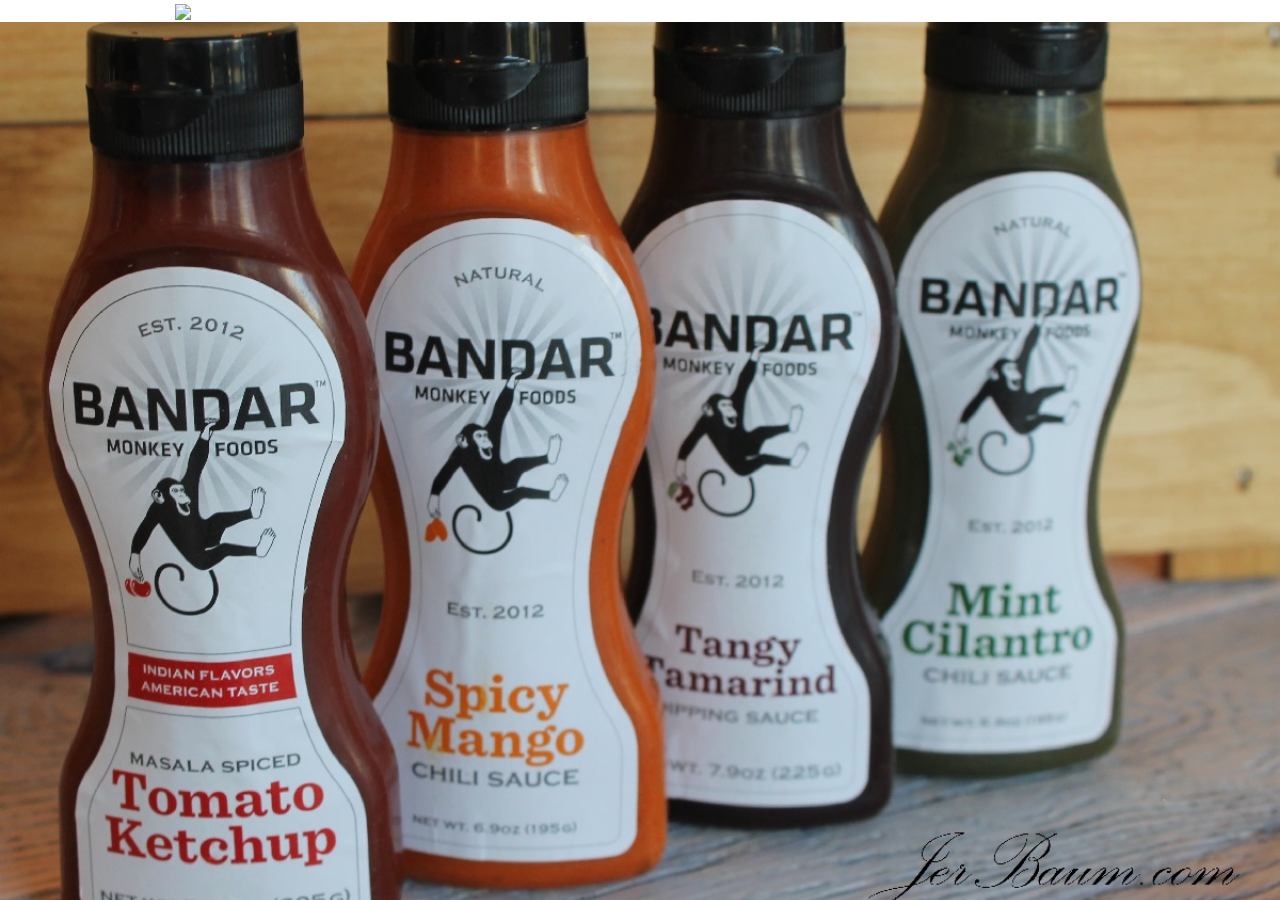
==== index.html @ a7cc932f "Background image" ====
<!DOCTYPE html>
<html lang="en">
	<head>
		<meta charset="utf-8">

		<title>Example</title>

		<link href="amazium.css" rel="stylesheet">

		<link href="general.css" rel="stylesheet">
	</head>

	<body>
		<div class="header">
			<div class="grid-8 grid-12-tablet">
				<!--<img id="backgroundImage" src="Images/background.jpg">-->
				<div id="iconContainer">
					<img id="icon" src="images/logo.png">
				</div>
			</div>
		</div>
	</body>
</html>
---- amazium.css ----
@charset "UTF-8";.media,.txt--truncate,code{overflow:hidden}hr,pre,pre code{width:100%}a,body{color:#333}pre,table{table-layout:fixed}.overall,figure,td{top:0;left:0}td:empty,thead{display:none}.txt-left,caption,code,hr,table,thead{text-align:left}.invisible,td:empty{visibility:hidden}a,a:focus,button:focus,input:focus,select:focus,textarea:focus{outline:0}a,abbr,acronym,address,applet,article,aside,audio,b,big,blockquote,body,canvas,caption,center,cite,code,dd,del,details,dfn,div,dl,dt,em,embed,fieldset,figcaption,figure,footer,form,h1,h2,h3,h4,h5,h6,header,hgroup,html,i,iframe,img,ins,kbd,label,legend,li,mark,menu,nav,object,ol,output,p,pre,q,ruby,s,samp,section,small,span,strike,strong,sub,summary,sup,table,tbody,td,tfoot,th,thead,time,tr,tt,u,ul,var,video{margin:0;padding:0;border:0;font:inherit;vertical-align:baseline;-webkit-box-sizing:border-box;-moz-box-sizing:border-box;box-sizing:border-box}article,aside,details,figcaption,figure,footer,header,hgroup,menu,nav,section{display:block;-webkit-box-sizing:border-box;-moz-box-sizing:border-box;box-sizing:border-box}blockquote,q{quotes:none}blockquote:after,blockquote:before,q:after,q:before{content:'';content:none}html{overflow:-moz-scrollbars-vertical;overflow-y:scroll}body{margin:0;padding:0;background-color:#FFF;font-family:sans-serif;font-size:16px;line-height:22px}.h1,.h2,.h3,.h4,.h5,.h6,h1,h2,h3,h4,h5,h6{margin:0 0 16px;padding:0;color:#333;font-weight:400;position:relative}h1 a,h2 a,h3 a,h4 a,h5 a,h6 a{font-weight:inherit;color:inherit}.txt-bold,b,caption,dt,strong,thead{font-weight:700}.h1,h1{font-size:38px;line-height:40px}.h2,h2{font-size:28px;line-height:30px}.h3,h3{font-size:20px;line-height:22px}.h4,h4{font-size:18px;line-height:20px}.h5,h5{font-size:16px;line-height:18px}.h6,h6{font-size:12px;line-height:14px}p{margin:0 0 20px;padding:0}em{font-style:italic}sub,sup{height:0;line-height:0;vertical-align:baseline;position:relative;font-size:80%}.icon,.inline-btn-group,code,img,td.align-vertical{vertical-align:middle}sup{top:-5px}sub{bottom:-5px}pre{margin:0 0 50px;padding:0;display:table}pre code{padding:20px;overflow:auto}code{margin:0;padding:0 3px;font-family:Consolas,Courier,monospace;font-size:12px;line-height:16px;color:#F1F1F1;display:inline-block;background-color:#111;border:1px solid #111;white-space:pre}abbr[data-original-title],abbr[title]{border-bottom:1px dotted #999;cursor:help}address{margin:26px 0;padding:0;display:block;font-style:normal;line-height:20px}hr{margin:20px 0;padding:0;border:0;border-top:1px solid #D6D6D6;height:1px;display:block}dl,ol,ul{margin:20px 0 30px 20px;display:block}ol ol,ol ul,ul ol,ul ul{margin:10px 0 20px 20px}ol{padding-left:10px}li{margin:0 0 10px;padding:0}ul.circle ul.square,ul.square,ul.square ul{list-style:square}ul.circle,ul.circle ul,ul.square ul.circle{list-style:circle}ul.disc,ul.disc ul{list-style:disc}ul.circle li,ul.disc li,ul.square li{margin:0 0 5px;padding:0;line-height:18px;background:0 0}thead,tr{background-color:#FFF}dl{margin-left:0;padding:0}dt{margin:0}.dl-inline dt,dd{margin:0 0 20px}.dl-inline dt{float:left;width:30%;clear:left}.img-max,.overall,caption,table{width:100%}.dl-inline dd{margin-left:30%}blockquote,figcaption{margin:0;padding:0}figure{margin:56px 0;padding:10px 0 10px 20px;border-left:2px solid #26343E;position:relative}blockquote p{margin:0 0 10px;padding:0;font-style:italic}blockquote a{display:inline-block}figcaption:before{content:'\2014';display:block}figcaption{font-size:14px}figcaption span{padding:0 5px;display:inline-block;background-color:#26343E;color:#FFF;border-radius:3px}a{text-decoration:underline;transition:color .33s cubic-bezier(.33,0,.2,1) 0s,fill .33s cubic-bezier(.33,0,.2,1) 0s,background .33s cubic-bezier(.33,0,.2,1) 0s;-moz-transition:color .33s cubic-bezier(.33,0,.2,1) 0s,fill .33s cubic-bezier(.33,0,.2,1) 0s,background .33s cubic-bezier(.33,0,.2,1) 0s;-webkit-transition:color .33s cubic-bezier(.33,0,.2,1) 0s,fill .33s cubic-bezier(.33,0,.2,1) 0s,background .33s cubic-bezier(.33,0,.2,1) 0s;-o-transition:color .33s cubic-bezier(.33,0,.2,1) 0s,fill .33s cubic-bezier(.33,0,.2,1) 0s,background .33s cubic-bezier(.33,0,.2,1) 0s}a:focus{-moz-outline-style:none}.overall{height:100%;position:absolute;z-index:10;cursor:pointer}img{border:0;-ms-interpolation-mode:bicubic}.img-left{float:left;margin:0 30px 30px 0;border:none}.img-right{float:right;margin:0 0 30px 30px;border:none}.img-max{height:auto}.media{position:relative;margin:0 0 15px;padding-bottom:51%;padding-top:30px;height:0;border:1px solid #ccc}table,td,thead{border:none}.media embed,.media iframe,.media object{position:absolute;top:0;left:0;width:100%;height:100%}.icon,.message,fieldset,td{position:relative}table,tbody,td,th,tr{display:block;text-align:left}table{margin:0 0 40px;overflow:visible;border-collapse:collapse;border-spacing:0}caption{margin:0 0 10px;display:block}tr{padding:3px;border-bottom:4px solid #EEE;min-height:35px;transition:background .33s cubic-bezier(.33,0,.2,1) 0s}thead{padding:10px}td{padding:6px 10px 6px 0;min-width:60px;background-color:transparent;word-wrap:break-word}td[data-title]:before{padding:0 10px 0 0;content:attr(data-title) ": ";color:#26343E;display:block;font-weight:700}.icon{height:16px;width:16px;display:inline-block;top:-2px}.icon--size-xl{height:36px;width:36px}.icon--size-l{height:26px;width:26px}.icon--size-m{height:16px;width:16px}.icon--size-s{height:10px;width:10px}.icon--onLeft{margin-right:6px}.icon--onRight{margin-left:6px}.message{margin:0 0 20px;padding:8px 10px;font-size:12px;line-height:16px;color:#FFF;letter-spacing:.5px;background-color:#26343E;border-radius:3px;width:100%;box-sizing:border-box;-webkit-box-sizing:border-box;-moz-box-sizing:border-box}.no-padding,fieldset,form{padding:0}.message--color-positive{background-color:#29B765}.message--color-info{background-color:#3498DB}.message--color-warning{background-color:#FFC82C;color:#444}.message--color-negative{background-color:#E74C3C}.txt--fontSize-xxl{font-size:46px;line-height:50px}.txt--fontSize-xl{font-size:38px;line-height:40px}.txt--fontSize-l{font-size:28px;line-height:30px}.txt--fontSize-m{font-size:20px;line-height:22px}.txt--fontSize-s{font-size:18px;line-height:20px}.txt--fontSize-xs{font-size:16px;line-height:18px}.txt--fontSize-xxs{font-size:14px;line-height:14px}.txt--lineHeight-xxl{line-height:50px}.txt--lineHeight-xl{line-height:40px}.txt--lineHeight-l{line-height:30px}.txt--lineHeight-m{line-height:22px}.txt--lineHeight-s{line-height:20px}.txt--lineHeight-xs{line-height:18px}.txt--lineHeight-xxs,fieldset small{line-height:14px}.txt--truncate{white-space:nowrap;text-overflow:ellipsis}.txt--fontWeight-300{font-weight:300}.txt--fontWeight-500{font-weight:500}.float-left{float:left}.float-right{float:right}.float-clear{clear:both}.txt-right{text-align:right}.txt-center{text-align:center}.txt-justify{text-align:justify}.rounded{border-radius:50%}.radius,.select:after{border-radius:3px}.no-margin{margin:0}.no-indent{margin-left:0;padding-left:0}.no-bullet{list-style:none}.no-styling{margin:0;padding:0;list-style:none}.inline{display:inline}.block,.show{display:block}.hidden,.hide,.invisible{display:none}::-ms-clear,::ms-reveal{display:none}.visible{display:block;visibility:visible}.hide-mobile,.show-screen,.show-tablet{display:none}@media (min-width:768px){.hide-mobile{display:inherit}.hide-tablet,.show-mobile{display:none}.show-tablet{display:inherit}table{display:table;table-layout:auto}caption{display:table-caption}tbody,thead{display:table-row-group}tr{padding:0;border-width:1px;display:table-row}td,th{padding:10px;display:table-cell}td[data-title]:before{display:none}}@media (min-width:960px){tr:hover{background-color:#F9F9F9}.hide-mobile,.hide-tablet{display:inherit}.hide-screen,.show-mobile,.show-tablet{display:none}.show-screen{display:inherit}}.btn,.checkbox>span label,.radio>span label,.select optgroup option,.select select,form,form .message,input,label,select,textarea{font-family:sans-serif;font-weight:400}form{margin:0 0 16px;display:inline-block;width:100%}form :last-child{margin-bottom:0}fieldset{margin:0 0 20px;text-align:left;display:block;top:0;left:0}fieldset small{margin:0 0 10px;display:block}fieldset .btn{margin-bottom:0}.label,label{margin:0;padding:0 0 6px;width:100%;display:block;font-size:14px;line-height:18px;color:#555;font-weight:500;box-sizing:border-box;-webkit-box-sizing:border-box;-moz-box-sizing:border-box}label.checkbox,label.radio{text-align:left;width:auto}.select,input,select,textarea{position:relative;display:block;width:100%;top:0;height:40px}.label+p,fieldset .label+p,label+p{margin:0 0 10px;font-size:14px;line-height:18px;color:#AAA}input,select,textarea{border-color:#BBB;margin:0;padding:0 10px;font-size:14px;line-height:40px;color:#555;border-width:1px;border-radius:3px;border-style:solid;overflow:hidden;left:0;outline:0;box-sizing:border-box;-webkit-box-sizing:border-box;-moz-box-sizing:border-box;-webkit-appearance:none;transition:all .2s cubic-bezier(.33,0,.2,1) 0s;-moz-transition:all .2s cubic-bezier(.33,0,.2,1) 0s;-webkit-transition:all .2s cubic-bezier(.33,0,.2,1) 0s;-o-transition:all .2s cubic-bezier(.33,0,.2,1) 0s}.radio>span,.select{box-sizing:border-box}textarea{padding:0 0 0 10px;resize:none;min-height:100px;overflow-y:auto}.checkbox,.radio,.select{overflow:hidden}input[type=search]{-webkit-padding-start:0}.select{margin:0;padding:0;right:0;background:#FFF;-webkit-box-sizing:border-box;-moz-box-sizing:border-box}.select:after{margin:0;padding:0;content:'';background-color:#FFF;background-image:url([data-uri]);background-repeat:no-repeat;background-size:10px;background-position:center;color:#999;line-height:38px;text-align:center;width:38px;height:38px;position:absolute;top:1px;right:1px;pointer-events:none}.select optgroup[label],.select option,.select select{line-height:40px;font-size:14px}.radio,.radio>span label,.select select{width:100%;display:block}.select select{padding:11px 10px 10px;background-color:#FFF;-webkit-padding-before:0;-webkit-padding-start:10px;height:40px;float:left;color:#555;border:1px solid #BBB;-webkit-appearance:none;-moz-appearance:none;appearance:none;cursor:pointer}.select option{padding:10px;border-bottom:1px solid #F3F3F3}.select optgroup{padding:0;color:#000;background-color:#FFF}.checkbox input+label:before,.radio input+label:before{height:20px;color:#CCC;cursor:pointer;left:0;top:0;content:''}.select optgroup[label]{padding-top:10px;background-color:#FFF;font-weight:400;font-style:normal}.select optgroup option:first-child{margin:10px 0 0;border-top:1px solid #F2F2F2}.radio{padding:8px 0 0}.radio>span{margin:0 0 10px;padding:0 20px 0 0;float:left;position:relative;top:0;left:0;-webkit-box-sizing:border-box;-moz-box-sizing:border-box}.radio>span label{margin:0;padding:2px 0 0 32px;min-height:20px;font-size:14px;line-height:20px;text-align:left;cursor:pointer;position:relative;left:0;top:0}.radio input{display:none}.radio input+label:before{margin:0;position:absolute;background-color:transparent;border-width:1px;border-style:solid;display:inline-block;width:20px;text-align:center;font-size:13px;line-height:22px;border-radius:50%;box-sizing:border-box;-webkit-box-sizing:border-box;-moz-box-sizing:border-box;transition:all .2s linear 0s;-moz-transition:all .2s linear 0s;-webkit-transition:all .2s linear 0s;-o-transition:all .2s linear 0s}.radio input:checked+label:before,.radio input[type=radio]:checked+label:before{border:4px solid #3498DB;transition:all .2s linear 0s;-moz-transition:all .2s linear 0s;-webkit-transition:all .2s linear 0s;-o-transition:all .2s linear 0s}.checkbox{padding:8px 0 0;width:100%;display:block}.checkbox>span{margin:0 0 10px;padding:0 20px 0 0;float:left;position:relative;top:0;left:0;width:auto;box-sizing:border-box;-webkit-box-sizing:border-box;-moz-box-sizing:border-box}.checkbox>span label{padding:2px 0 0 32px;width:100%;min-height:20px;font-size:14px;line-height:20px;text-align:left;cursor:pointer;float:none;display:block;position:relative;left:0;top:0}.checkbox input{display:none}.checkbox input+label:before{margin:0;background-image:url([data-uri]);background-repeat:no-repeat;background-size:1px;background-position:center;position:absolute;background-color:#FFF;border-width:1px;border-radius:3px;border-style:solid;display:inline-block;width:20px;text-align:center;font-size:13px;line-height:22px;transition:all .2s linear 0s;-moz-transition:all .2s linear 0s;-webkit-transition:all .2s linear 0s;-o-transition:all .2s linear 0s}.checkbox input:checked+label:before{background-color:#29B765;content:'';background-size:10px;border-color:#29B765;color:#FFF;transition:all .2s linear 0s;-moz-transition:all .2s linear 0s;-webkit-transition:all .2s linear 0s;-o-transition:all .2s linear 0s}.toggle{margin:0 0 6px;padding:2px;border:1px solid #BBB;width:auto;display:inline-block;border-radius:3px}.toggle>span{margin:0;padding:0;min-width:100px}.toggle>span label{padding:2px 20px;text-align:center}.toggle input+label:before{background-color:transparent;border:none;width:100%;height:24px;border-radius:3px;position:absolute;z-index:2;transition:all .2s cubic-bezier(.33,0,.2,1) 0s;-moz-transition:all .2s cubic-bezier(.33,0,.2,1) 0s;-webkit-transition:all .2s cubic-bezier(.33,0,.2,1) 0s;-o-transition:all .2s cubic-bezier(.33,0,.2,1) 0s}.toggle input:checked+label:before{background-color:#6A8092;content:'';transition:all .2s cubic-bezier(.33,0,.2,1) 0s;-moz-transition:all .2s cubic-bezier(.33,0,.2,1) 0s;-webkit-transition:all .2s cubic-bezier(.33,0,.2,1) 0s;-o-transition:all .2s cubic-bezier(.33,0,.2,1) 0s}.toggle span span{position:relative;z-index:9}.radio.toggle input:checked+label:before{border:none}.radio.toggle input:checked+label{color:#FFF}.toggle .positive input:checked+label:before{background-color:#29B765}.toggle .info input:checked+label:before{background-color:#3498DB}.toggle .warning input:checked+label:before{background-color:#FAA31B}.toggle .negative input:checked+label:before{background-color:#E74C3C}.checkbox.switch>span{padding:0;height:34px;min-width:52px}.checkbox.switch>span label{padding:0;width:100%;min-height:28px;cursor:pointer;float:none;display:block;overflow:hidden;position:relative;left:0;top:0}.checkbox.switch label span{display:block}.checkbox.switch input+label{background-color:#C0C2C3;border-radius:5px;transition:all .2s cubic-bezier(.33,0,.2,1) 0s;-moz-transition:all .2s cubic-bezier(.33,0,.2,1) 0s;-webkit-transition:all .2s cubic-bezier(.33,0,.2,1) 0s;-o-transition:all .2s cubic-bezier(.33,0,.2,1) 0s}.checkbox.switch input+label:before{background-color:#FFF;content:'\2630';display:block;width:24px;height:24px;color:#C0C2C3;font-size:13px;line-height:24px;border:none;border-radius:3px;top:2px;left:2px;transform:rotate(90deg)}.checkbox.switch input:checked+label{background-color:#29B765}form .invalid .message,form .invalid input:checked+label:before,form.invalid .message{border-color:#E74C3C;background-color:#E74C3C}.checkbox.switch input:checked+label:before{left:50%}.btn,.toggle--has-labels label span,input.btn{position:relative;left:0;transition:all .2s cubic-bezier(.33,0,.2,1) 0s;text-align:center}.toggle--has-labels label{width:auto}.toggle--has-labels label span{margin:0;padding:0;height:26px;width:50%;display:block;float:left;line-height:26px;top:0;z-index:9;-moz-transition:all .2s cubic-bezier(.33,0,.2,1) 0s;-webkit-transition:all .2s cubic-bezier(.33,0,.2,1) 0s;-o-transition:all .2s cubic-bezier(.33,0,.2,1) 0s}.inline-parent .inline-child .message,.inline-parent .select,.inline-parent input,.inline-parent select,.inline-parent textarea{width:100%}.toggle--has-labels input+label span:first-child,.toggle--has-labels input:checked+label span:last-child{color:#FFF}.toggle--has-labels input+label span:last-child,.toggle--has-labels input:checked+label span:first-child{color:#555}.inline-parent{display:flex}.inline-parent .inline-child{margin:0 20px 20px 0;display:flex;flex:1;flex-direction:column}.inline-parent .inline-child:last-child{margin-right:0}.inline-parent .inline-child--grid-1{flex:0 0 calc(10% - 10px)}.inline-parent .inline-child--grid-2{flex:0 0 calc(20% - 10px)}.inline-parent .inline-child--grid-3{flex:0 0 calc(30% - 10px)}.inline-parent .inline-child--grid-4{flex:0 0 calc(40% - 10px)}.inline-parent .inline-child--grid-5{flex:0 0 calc(50% - 10px)}.inline-parent .inline-child--grid-6{flex:0 0 calc(60% - 10px)}.inline-parent .inline-child--grid-7{flex:0 0 calc(70% - 10px)}.inline-parent .inline-child--grid-8{flex:0 0 calc(80% - 10px)}.inline-parent .inline-child--grid-9{flex:0 0 calc(90% - 10px)}.flex-grow{flex-grow:1}.inline-btn-group{padding:0 0 0 10px;width:1%;white-space:nowrap;display:table-cell}.has-inline-elements{position:relative;display:table;border-collapse:separate;width:100%}.has-inline-elements .select,.has-inline-elements input,.has-inline-elements select,.has-inline-elements textarea{width:100%}.input--grid-1{width:calc(10% - 10px)}.input--grid-2{width:calc(20% - 10px)}.input--grid-3{width:calc(30% - 10px)}.input--grid-4{width:calc(40% - 10px)}.input--grid-5{width:calc(50% - 10px)}.input--grid-6{width:calc(60% - 10px)}.input--grid-7{width:calc(70% - 10px)}.input--grid-8{width:calc(80% - 10px)}.input--grid-9{width:calc(90% - 10px)}form .message{display:none}form fieldset .message{margin:0;border-radius:0 0 3px 3px;top:-2px}form .checkbox+.message,form .radio+.message{margin:10px 0 0}form .invalid input:checked+label,form .invalid>label{color:#E74C3C}form .invalid input,form .invalid select,form .invalid textarea{border-color:#E74C3C}form .invalid .message,form.invalid .message{display:block}.btn,.btn-group,form .valid .message,form.valid .message,input.btn{display:inline-block}form .valid .message,form .valid input:checked+label:before,form.valid .message{border-color:#29B765;background-color:#29B765}form .valid input:checked+label,form .valid>label{color:#29B765}form .valid input,form .valid select,form .valid textarea{border-color:#29B765}input:not(:focus):invalid{-webkit-box-shadow:none;-moz-box-shadow:none;box-shadow:none}input:focus:invalid::-webkit-input-placeholder{color:#E74C3C;opacity:1}input:focus:invalid:-moz-placeholder{color:#E74C3C;opacity:1}input:focus:invalid::-moz-placeholder{color:#E74C3C;opacity:1}input:focus:invalid:-ms-input-placeholder{color:#E74C3C;opacity:1}:disabled{cursor:not-allowed}:disabled::-webkit-input-placeholder{color:#BBB;opacity:1}:disabled:-moz-placeholder{color:#BBB;opacity:1}:disabled::-moz-placeholder{color:#BBB;opacity:1}:disabled:-ms-input-placeholder{color:#BBB;opacity:1}fieldset:disabled{opacity:.5}fieldset:disabled input[type=radio]{background-color:transparent}::-webkit-input-placeholder{color:#BBB}:-moz-placeholder{color:#BBB}::-moz-placeholder{color:#BBB}:-ms-input-placeholder{color:#BBB}input:focus,select:focus,textarea:focus{color:#222;border-color:#3498DB;outline:transparent 0;box-shadow:none}:focus::-webkit-input-placeholder{color:#555;outline:0}:focus:-moz-placeholder{color:#555;outline:0}:focus::-moz-placeholder{color:#555;outline:0}:focus:-ms-input-placeholder{color:#555;outline:0}.labels-inline label{padding:11px 16px 0 0;float:left;width:30%;text-align:right}.labels-inline .message,.labels-inline .select,.labels-inline .toggled,.labels-inline input,.labels-inline textarea{width:70%;float:right}.labels-inline button:first-of-type{margin-left:30%}.labels-inline .checkbox,.labels-inline .radio{margin-left:30%;width:70%}.labels-inline .checkbox input,.labels-inline .radio input{width:auto}.labels-inline .toggled label{width:50px}.labels-hidden label{display:none}button,input.btn{padding:0;background:0 0;border:0;color:inherit;font:inherit;line-height:inherit;overflow:visible;-webkit-appearance:button;-webkit-user-select:none;-moz-user-select:none;-ms-user-select:none}button::-moz-focus-inner,input::-moz-focus-inner{border:0;padding:0}.btn,input.btn{margin:0 5px 10px 0;padding:0 15px;background:#26343E;border:none;font-size:14px;line-height:40px;color:#FFF;fill:#FFF;border-radius:3px;height:40px;min-width:40px;vertical-align:top;text-decoration:none;width:auto;letter-spacing:0;top:0;cursor:pointer;-moz-transition:all .2s cubic-bezier(.33,0,.2,1) 0s;-webkit-transition:all .2s cubic-bezier(.33,0,.2,1) 0s;-o-transition:all .2s cubic-bezier(.33,0,.2,1) 0s}.btn:last-child{margin-right:0}.btn[disabled]{cursor:not-allowed;opacity:.4}.btn:hover,input.btn:hover{background-color:#6A8092;transition:all .2s cubic-bezier(.33,0,.2,1) 0s;-moz-transition:all .2s cubic-bezier(.33,0,.2,1) 0s;-webkit-transition:all .2s cubic-bezier(.33,0,.2,1) 0s;-o-transition:all .2s cubic-bezier(.33,0,.2,1) 0s}.btn:hover[disabled]{background-color:#1A2730}.btn+.btn{margin-left:5px}.btn.btn--size-xs{padding:0 10px;line-height:20px;height:20px;min-width:20px;font-size:13px}.btn.btn--size-s{padding:0 10px;line-height:30px;height:30px;min-width:30px;font-size:13px}.btn.btn--size-m{padding:0 15px;line-height:40px;min-height:40px;min-width:40px;font-size:14px}.btn.btn--size-l{padding:0 20px;line-height:50px;min-height:50px;min-width:50px;font-size:20px}.btn.btn--size-xl{padding:0 25px;line-height:60px;min-height:60px;min-width:60px;font-size:20px}.btn--width-100{margin:0 0 10px;width:100%}.btn--width-50{margin:0 0 10px;width:50%}.btn--color-default,.btn--color-default:hover[disabled]{background-color:#26343E;border-color:#26343E}.btn--color-default:hover{background-color:#6A8092;border-color:#6A8092}.btn--color-positive,.btn--color-positive:hover[disabled]{background-color:#29B765;border-color:#29B765}.btn--color-positive:hover{background-color:#219358;border-color:#219358}.btn--color-info,.btn--color-info:hover[disabled]{background-color:#3498DB;border-color:#3498DB}.btn--color-info:hover{background-color:#206FA4;border-color:#206FA4}.btn--color-warning,.btn--color-warning:hover[disabled]{background-color:#FFC82C;border-color:#FFC82C}.btn--color-warning:hover{background-color:#F8B700;border-color:#F8B700}.btn--color-negative,.btn--color-negative:hover[disabled]{background-color:#E74C3C;border-color:#E74C3C}.btn--color-negative:hover{background-color:#B93D30;border-color:#B93D30}.btn--color-none,.btn--color-none:hover,.btn--color-none:hover[disabled]{background-color:transparent;border-color:transparent;color:#26343E;fill:#26343E}.btn--style-ghost{background-color:transparent;color:#26343E;fill:#26343E;border:1px solid #BBB}.btn--style-ghost:hover{background-color:#26343E;color:#FFF;fill:#FFF}.btn--style-link{background-color:transparent;color:#26343E;fill:#26343E;border:none}.btn--style-link:hover{background-color:transparent;text-decoration:underline}.btn--hoverColor-positive:hover{border-color:#29B765;background-color:#29B765;color:#FFF;fill:#FFF}.btn--hoverColor-info:hover{border-color:#3498DB;background-color:#3498DB;color:#FFF;fill:#FFF}.btn--hoverColor-warning:hover{border-color:#FFC82C;background-color:#FFC82C;color:#FFF;fill:#FFF}.btn--hoverColor-negative:hover{border-color:#E74C3C;background-color:#E74C3C;color:#FFF;fill:#FFF}.btn-group{margin:0 0 10px;border:1px solid #BBB;border-radius:3px;overflow:hidden}.btn-group .btn{margin:0;float:left;border-radius:0;border-right:1px solid #BBB;color:#26343E;background-color:transparent}.btn-group .btn:hover{background-color:#26343E;border-color:#26343E;color:#FFF}.btn-group .btn:last-of-type{border:none}.btn--state-failure,.btn--state-loading,.btn--state-successful{padding-left:40px;cursor:default}.btn--state-loading:before{background-image:url([data-uri]);animation:spinner .8s linear .2s infinite}.btn--state-successful:before{background-image:url([data-uri])}.btn--state-failure:before{background-image:url([data-uri])}.btn--state-failure:before,.btn--state-loading:before,.btn--state-successful:before{content:'';display:block;width:16px;height:16px;color:#FFF;line-height:16px;text-align:center;background-repeat:no-repeat;background-size:100%;position:absolute;top:calc(50% - 8px);left:15px}.btn--state-loading,.btn--state-loading:hover{background-color:#26343E;border-color:#26343E}.btn--state-successful,.btn--state-successful:hover{background-color:#29B765;border-color:#29B765}.btn--state-failure,.btn--state-failure:hover{background-color:#E74C3C;border-color:#E74C3C}@-webkit-keyframes spinner{0%{-webkit-transform:rotate(0)}100%{-webkit-transform:rotate(360deg)}}@-moz-keyframes spinner{0%{-moz-transform:rotate(0)}100%{-moz-transform:rotate(360deg)}}@-ms-keyframes spinner{0%{-ms-transform:rotate(0)}100%{-ms-transform:rotate(360deg)}}@-o-keyframes spinner{0%{-o-transform:rotate(0)}100%{-o-transform:rotate(360deg)}}@keyframes spinner{0%{transform:rotate(0)}100%{transform:rotate(360deg)}}@media only screen and (max-width:767px){.labels-inline .message,.labels-inline .select,.labels-inline .toggled,.labels-inline input,.labels-inline label,.labels-inline textarea{float:none;width:100%}.labels-inline label{padding:0 0 6px;text-align:left}.labels-inline button:first-of-type{margin-left:0}.labels-inline .checkbox,.labels-inline .radio{margin-left:0;width:100%}.inline-parent{display:block}.inline-parent .inline-child,.inline-parent .inline-child:last-child{margin-right:0}.inline-parent .inline-child--width-1,.inline-parent .inline-child--width-2,.inline-parent .inline-child--width-3,.inline-parent .inline-child--width-4,.inline-parent .inline-child--width-5,.inline-parent .inline-child--width-6,.inline-parent .inline-child--width-7,.inline-parent .inline-child--width-8,.inline-parent .inline-child--width-9{width:100%}}.row,.row--width-fluid{margin:0 auto;padding:0 20px;-moz-box-sizing:border-box;display:flex}.row{flex-direction:row;flex:0 1 auto;flex-wrap:wrap;box-sizing:border-box}.row--width-fluid{flex-direction:row;flex:0 1 auto;flex-wrap:wrap;width:100%;box-sizing:border-box}.row .row,.row .row [class^=grid]:only-child{padding:0}.row--align-left{justify-content:flex-start}.row--align-center{justify-content:center}.row--align-right{justify-content:flex-end}.row .row{width:100%}.row .row [class^=grid]:first-child{padding-left:0}.row .row [class^=grid]:last-child{padding-right:0}.grid,.grid-1,.grid-10,.grid-11,.grid-12,.grid-2,.grid-3,.grid-4,.grid-5,.grid-6,.grid-7,.grid-8,.grid-9{width:100%;-moz-box-sizing:border-box;box-sizing:border-box}.row--order-reverse{flex-direction:column-reverse}.grid--order-first{order:-1}.grid--order-last{order:1}.grid-1-mobile{flex-basis:8.33333%}.grid-2-mobile{flex-basis:16.66667%}.grid-3-mobile{flex-basis:25%}.grid-4-mobile{flex-basis:33.33333%}.grid-5-mobile{flex-basis:41.66667%}.grid-6-mobile{flex-basis:50%}.grid-7-mobile{flex-basis:58.33333%}.grid-8-mobile{flex-basis:66.66667%}.grid-9-mobile{flex-basis:75%}.grid-10-mobile{flex-basis:83.33333%}.grid-11-mobile{flex-basis:91.66667%}.grid-12-mobile{flex-basis:100%}@media (min-width:768px){.row{width:768px}.grid,.grid-1,.grid-10,.grid-11,.grid-12,.grid-2,.grid-3,.grid-4,.grid-5,.grid-6,.grid-7,.grid-8,.grid-9{padding:0 14.55px}.grid{flex:1 1 0%}.grid-1{flex-basis:8.33333%}.grid-2{flex-basis:16.66667%}.grid-3{flex-basis:25%}.grid-4{flex-basis:33.33333%}.grid-5{flex-basis:41.66667%}.grid-6{flex-basis:50%}.grid-7{flex-basis:58.33333%}.grid-8{flex-basis:66.66667%}.grid-9{flex-basis:75%}.grid-10{flex-basis:83.33333%}.grid-11{flex-basis:91.66667%}.grid-12{flex-basis:100%}.grid--offset-1{margin-left:8.33333%}.grid--offset-2{margin-left:16.66667%}.grid--offset-3{margin-left:25%}.grid--offset-4{margin-left:33.33333%}.grid--offset-5{margin-left:41.66667%}.grid--offset-6{margin-left:50%}.grid--offset-7{margin-left:58.33333%}.grid--offset-8{margin-left:66.66667%}.grid--offset-9{margin-left:75%}.grid--offset-10{margin-left:83.33333%}.grid--offset-11{margin-left:91.66667%}.row--order-reverse{flex-direction:row-reverse}.grid--order-first{order:-1}.grid--order-last{order:1}}@media (min-width:960px){.row{width:960px}.grid,.grid-1,.grid-10,.grid-11,.grid-12,.grid-2,.grid-3,.grid-4,.grid-5,.grid-6,.grid-7,.grid-8,.grid-9{padding:0 16px}}@media (min-width:1199px){.row{width:1200px}.grid,.grid-1,.grid-10,.grid-11,.grid-12,.grid-2,.grid-3,.grid-4,.grid-5,.grid-6,.grid-7,.grid-8,.grid-9{padding:0 20px}}@media only screen and (min-width:768px) and (max-width:959px){.grid--order-first-tablet,.grid--order-last-tablet{order:inherit}.grid-1-tablet{flex-basic:8.33333%}.grid-2-tablet{flex-basic:16.66667%}.grid-3-tablet{flex-basic:25%}.grid-4-tablet{flex-basic:33.33333%}.grid-5-tablet{flex-basic:41.66667%}.grid-6-tablet{flex-basic:50%}.grid-7-tablet{flex-basic:58.33333%}.grid-8-tablet{flex-basic:66.66667%}.grid-9-tablet{flex-basic:75%}.grid-10-tablet{flex-basic:83.33333%}.grid-11-tablet{flex-basic:91.66667%}.grid-12-tablet{flex-basic:100%}}@media only screen and (max-width:767px){.row--order-reverse-mobile{flex-direction:inherit}.grid--order-first-mobile,.grid--order-last-mobile{order:inherit}}.columns{margin:0 0 30px;padding:0;list-style:none;display:flex;align-items:stretch;flex-direction:row;flex-wrap:wrap;flex-flow:row wrap;align-content:flex-end}.column,.column p:last-child{margin:0}.column{padding:20px 0;border-top:1px solid #E5E5E5;width:100%}.column:first-child{border-top-color:transparent}.bottom-border{border-bottom:1px solid #E5E5E5}.borderless li{border-color:transparent}@media (min-width:768px){.column{padding:20px 2%;border-right:1px solid #E5E5E5}}@media only screen and (max-width:767px){.columns-2-mobile .column{padding:20px;width:50%;border-right:1px solid #E5E5E5}.columns-2-mobile .column:nth-child(-n+2){border-top-color:transparent}.columns-2-mobile .column:nth-child(2n+1){padding-left:0}.columns-2-mobile .column:nth-child(2n+2){padding-right:0;border-right-color:transparent}}@media only screen and (min-width:768px) and (max-width:991px){.columns-2-tablet .column:nth-child(-n+2),.columns-3-tablet .column:nth-child(-n+3),.columns-4-tablet .column:nth-child(-n+4),.columns-5-tablet .column:nth-child(-n+5),.columns-6-tablet .column:nth-child(-n+6){border-top-color:transparent}.columns-1-tablet .column{padding:20px 0;border-right-color:transparent}.columns-2-tablet .column:nth-child(2n+1),.columns-3-tablet .column:nth-child(3n+1),.columns-4-tablet .column:nth-child(4n+1),.columns-5-tablet .column:nth-child(5n+1),.columns-6-tablet .column:nth-child(6n+1){padding-left:0}.columns-2-tablet .column:nth-child(2n+2),.columns-3-tablet .column:nth-child(3n+3),.columns-4-tablet .column:nth-child(4n+4),.columns-5-tablet .column:nth-child(5n+5),.columns-6-tablet .column:nth-child(6n+6){padding-right:0;border-right-color:transparent}.columns-2-tablet .column{width:50%}.columns-3-tablet .column{width:34.666%}.columns-3-tablet .column:nth-child(3n+1),.columns-3-tablet .column:nth-child(3n+3){width:32.666%}.columns-4-tablet .column{width:26%}.columns-4-tablet .column:nth-child(4n+1),.columns-4-tablet .column:nth-child(4n+4){width:24%}.columns-5-tablet .column{width:20.777%}.columns-5-tablet .column:nth-child(5n+1),.columns-5-tablet .column:nth-child(5n+5){width:18.777%}.columns-6-tablet .column{width:17.333%}.columns-6-tablet .column:nth-child(6n+1),.columns-6-tablet .column:nth-child(6n+6){width:15.333%}}@media (min-width:992px){.columns-2-desktop .column:nth-child(-n+2),.columns-3-desktop .column:nth-child(-n+3),.columns-4-desktop .column:nth-child(-n+4),.columns-5-desktop .column:nth-child(-n+5),.columns-6-desktop .column:nth-child(-n+6){border-top-color:transparent}.columns-1-desktop .column{padding:20px 0;border-right-color:transparent}.columns-2-desktop .column:nth-child(2n+1),.columns-3-desktop .column:nth-child(3n+1),.columns-4-desktop .column:nth-child(4n+1),.columns-5-desktop .column:nth-child(5n+1),.columns-6-desktop .column:nth-child(6n+1){padding-left:0}.columns-2-desktop .column:nth-child(2n+2),.columns-3-desktop .column:nth-child(3n+3),.columns-4-desktop .column:nth-child(4n+4),.columns-5-desktop .column:nth-child(5n+5),.columns-6-desktop .column:nth-child(6n+6){padding-right:0;border-right-color:transparent}.columns-2-desktop .column{width:50%}.columns-3-desktop .column{width:34.666%}.columns-3-desktop .column:nth-child(3n+1),.columns-3-desktop .column:nth-child(3n+3){width:32.666%}.columns-4-desktop .column{width:26%}.columns-4-desktop .column:nth-child(4n+1),.columns-4-desktop .column:nth-child(4n+4){width:24%}.columns-5-desktop .column{width:20.777%}.columns-5-desktop .column:nth-child(5n+1),.columns-5-desktop .column:nth-child(5n+5){width:18.777%}.columns-6-desktop .column{width:17.333%}.columns-6-desktop .column:nth-child(6n+1),.columns-6-desktop .column:nth-child(6n+6){width:15.333%}}
---- general.css ----
html {
	background: url(images/background.jpg) no-repeat center center fixed; 
    -webkit-background-size: cover;
    -moz-background-size: cover;
    -o-background-size: cover;
  	background-size: cover;
}

#iconContainer {
	margin-left: auto;
  	margin-right: auto;
  	width: 75%;
}

#icon {
	width: 100%;
}
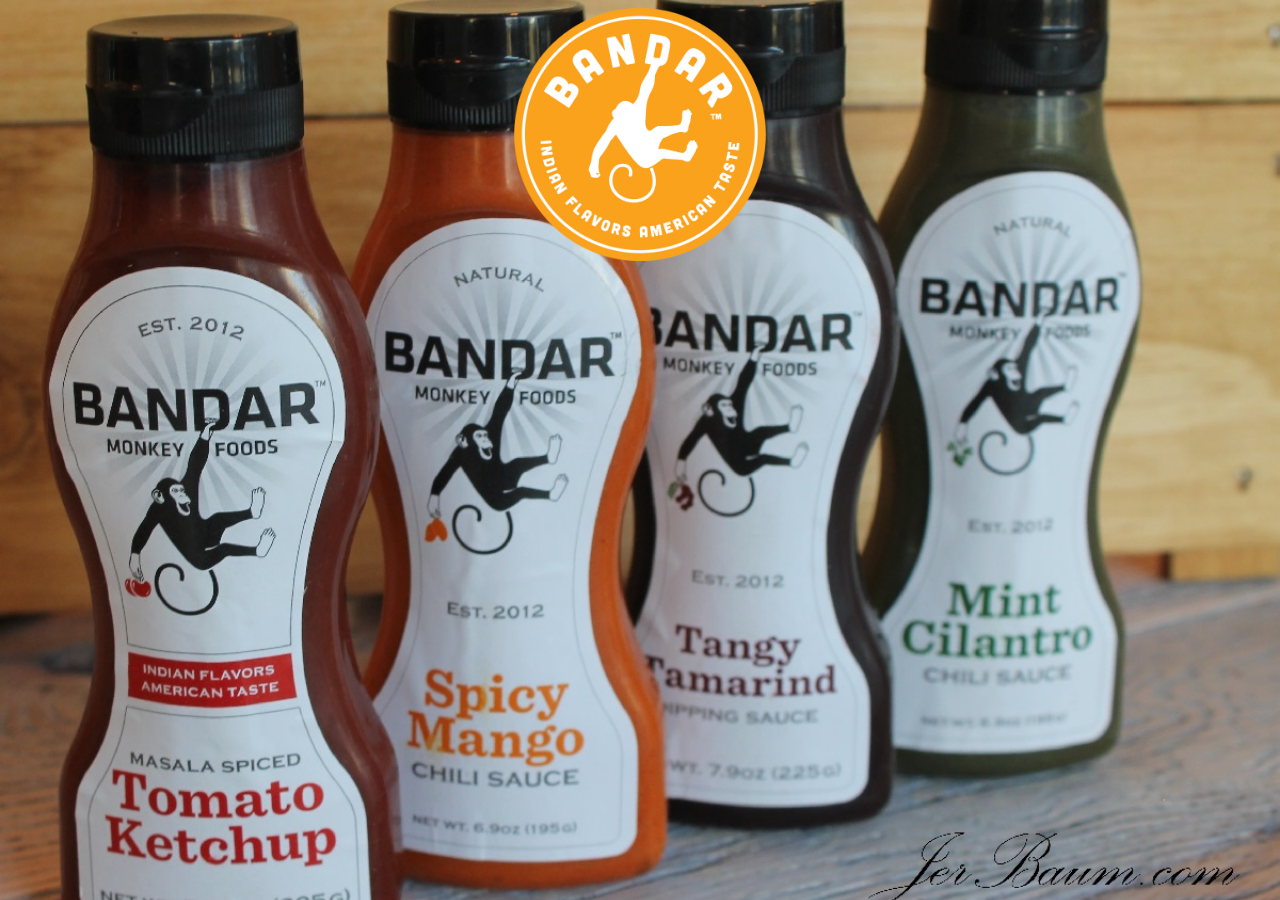
==== commit 024da09a: "It was just the css framework, too bad" ====
--- a/index.html
+++ b/index.html
@@ -5,19 +5,14 @@
 
 		<title>Example</title>
 
-		<link href="amazium.css" rel="stylesheet">
+		<!--<link href="amazium.css" rel="stylesheet">-->
 
 		<link href="general.css" rel="stylesheet">
 	</head>
 
 	<body>
-		<div class="header">
-			<div class="grid-8 grid-12-tablet">
-				<!--<img id="backgroundImage" src="Images/background.jpg">-->
-				<div id="iconContainer">
-					<img id="icon" src="images/logo.png">
-				</div>
-			</div>
+		<div id="iconContainer">
+			<img id="icon" src="images/logo3.png">
 		</div>
 	</body>
 </html>--- a/general.css
+++ b/general.css
@@ -9,9 +9,9 @@
 #iconContainer {
 	margin-left: auto;
   	margin-right: auto;
-  	width: 75%;
+  	width: 20%;
 }
 
 #icon {
 	width: 100%;
-}
+}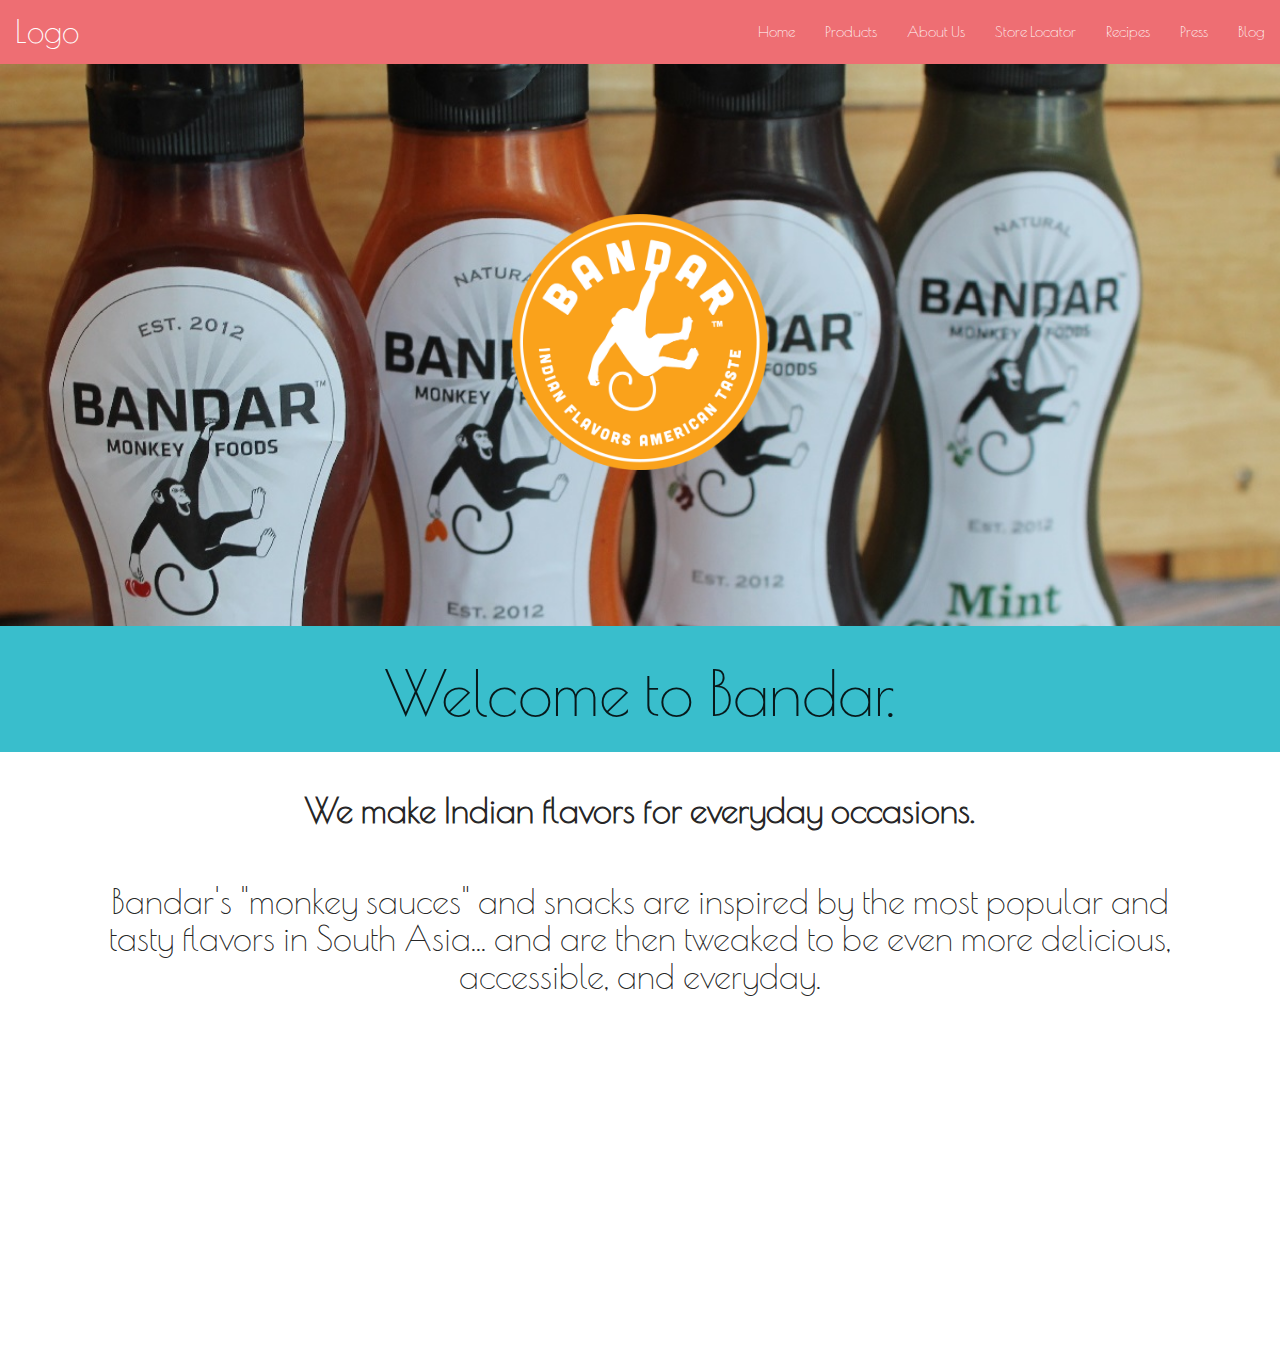
==== commit cc77e126: "This looks pretty good" ====
--- a/index.html
+++ b/index.html
@@ -5,14 +5,45 @@
 
 		<title>Example</title>
 
-		<!--<link href="amazium.css" rel="stylesheet">-->
+		<link href="https://fonts.googleapis.com/css?family=Poiret+One" rel="stylesheet">
+
+		<link href="materialize/css/materialize.css" rel="stylesheet">
 
 		<link href="general.css" rel="stylesheet">
 	</head>
 
 	<body>
+		<div class="navbar-fixed">
+		<nav class="z-depth-0">
+			<div class="nav-wrapper">
+		    	<a href="#" class="brand-logo" style="padding-left: 15px">Logo</a>
+		      	<ul id="nav-mobile" class="right hide-on-med-and-down">
+		        	<li><a href="#">Home</a></li>
+		        	<li><a href="#">Products</a></li>
+		        	<li><a href="#">About Us</a></li>
+		        	<li><a href="#">Store Locator</a></li>
+		        	<li><a href="#">Recipes</a></li>
+		        	<li><a href="#">Press</a></li>
+		        	<li><a href="#">Blog</a></li>
+		      	</ul>
+		    </div>
+		</nav>
+		</div>
+
 		<div id="iconContainer">
 			<img id="icon" src="images/logo3.png">
 		</div>
+
+		<section id="welcome">
+			<h1>Welcome to Bandar.</h1>
+		</section>
+
+		<section id="whoWeAre">
+			<br>
+			<h4><b>We make Indian flavors for everyday occasions.</b></h4>
+			<br>
+			<h4>Bandar's "monkey sauces" and snacks are inspired by the most popular and tasty flavors in South Asia...
+and are then tweaked to be even more delicious, accessible, and everyday.</h4>
+		</section>
 	</body>
 </html>--- a/general.css
+++ b/general.css
@@ -6,7 +6,13 @@
   	background-size: cover;
 }
 
+body {
+	font-family: 'Poiret One', cursive;
+}
+
 #iconContainer {
+	margin-top: 150px;
+	margin-bottom: 150px;
 	margin-left: auto;
   	margin-right: auto;
   	width: 20%;
@@ -14,4 +20,32 @@
 
 #icon {
 	width: 100%;
-}+}
+
+#welcome {
+	width: 100%;
+  	padding: 0 7%;
+  	display: table;
+  	margin: 0;
+  	max-width: none;
+  	background-color: #39BECC;
+  	text-align: center;
+}
+
+#whoWeAre {
+	width: 100%;
+	height: 600px;
+  	padding: 0 7%;
+  	display: table;
+  	margin: 0;
+  	max-width: none;
+  	background-color: #FFFFFF;
+  	text-align: center;
+}
+
+
+
+
+
+
+
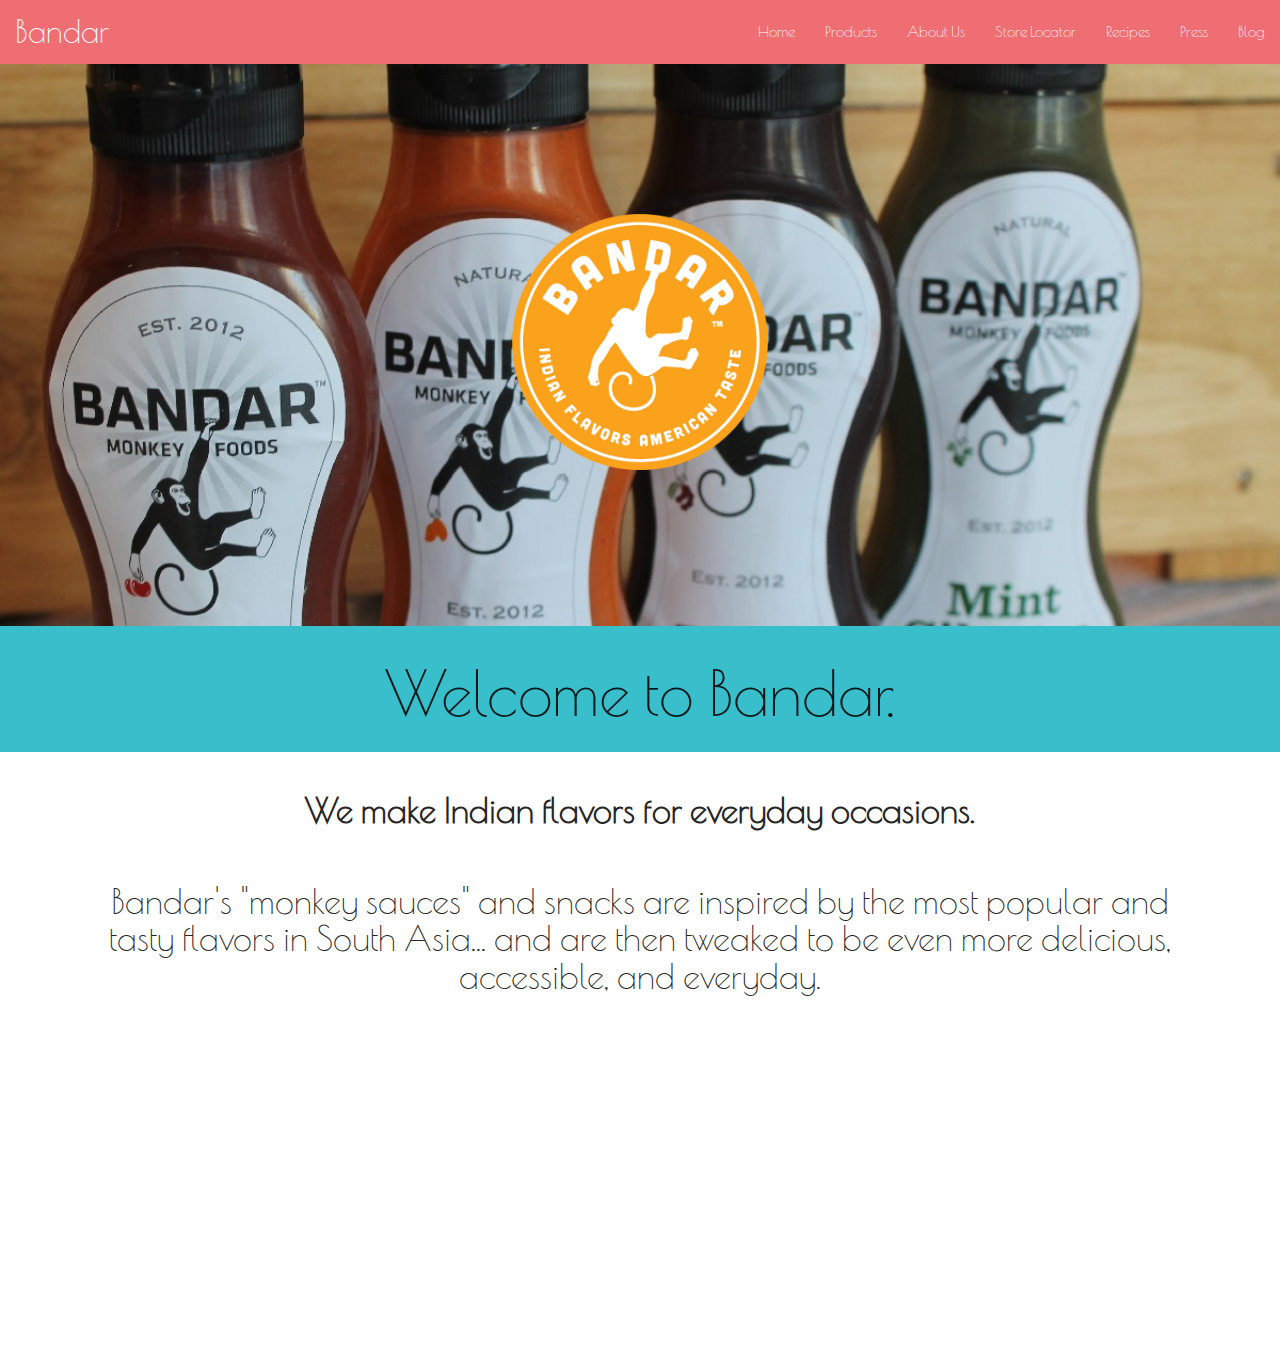
==== commit 376d5833: "Links and text" ====
--- a/index.html
+++ b/index.html
@@ -16,7 +16,7 @@
 		<div class="navbar-fixed">
 		<nav class="z-depth-0">
 			<div class="nav-wrapper">
-		    	<a href="#" class="brand-logo" style="padding-left: 15px">Logo</a>
+		    	<a href="#" class="brand-logo" style="padding-left: 15px">Bandar</a>
 		      	<ul id="nav-mobile" class="right hide-on-med-and-down">
 		        	<li><a href="#">Home</a></li>
 		        	<li><a href="#">Products</a></li>
@@ -31,7 +31,7 @@
 		</div>
 
 		<div id="iconContainer">
-			<img id="icon" src="images/logo3.png">
+			<a href="#"><img id="icon" src="images/logo3.png"></a>
 		</div>
 
 		<section id="welcome">
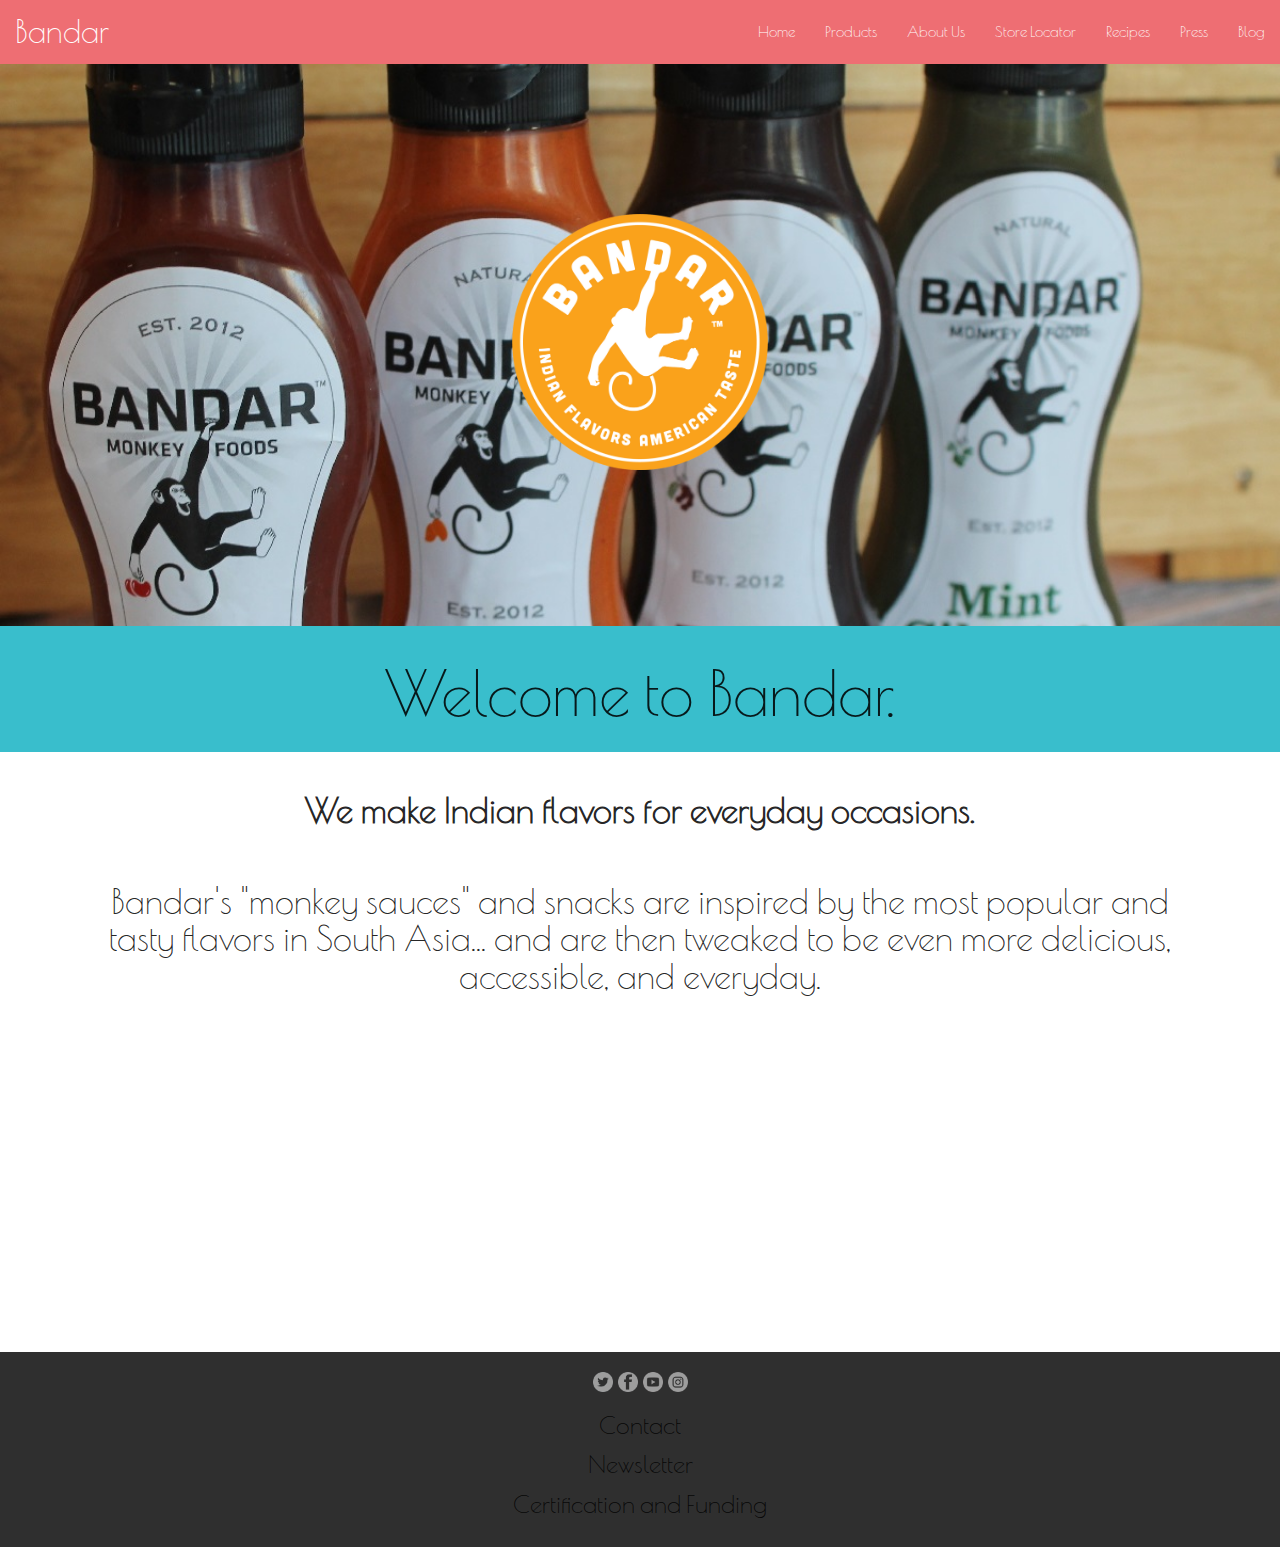
==== commit c9760044: "Social media icons" ====
--- a/index.html
+++ b/index.html
@@ -45,5 +45,15 @@
 			<h4>Bandar's "monkey sauces" and snacks are inspired by the most popular and tasty flavors in South Asia...
 and are then tweaked to be even more delicious, accessible, and everyday.</h4>
 		</section>
+
+		<section id="footer">
+			<a href="https://twitter.com/bandarfoods"><img id="socialIcon" style="margin-right: 5px;" src="images/twitterIcon.png"></a>
+			<a href="https://www.facebook.com/bandarfoods"><img id="socialIcon" style="margin-right: 5px;" src="images/facebookIcon.png"></a>
+			<a href="https://www.youtube.com/channel/UC2--Hd_UKskPMzUhjTiDz5Q"><img id="socialIcon" style="margin-right: 5px;" src="images/youtubeIcon.png"></a>
+			<a href="https://www.instagram.com/bandarfoods/"><img id="socialIcon" src="images/instagramIcon.png"></a>
+			<h5>Contact</h5>
+			<h5>Newsletter</h5>
+			<h5>Certification and Funding</h5>
+		</section>
 	</body>
 </html>--- a/general.css
+++ b/general.css
@@ -43,9 +43,36 @@
   	text-align: center;
 }
 
+#footer {
+	width: 100%;
+	padding-top: 20px;
+	padding-bottom: 20px;
+  	display: table;
+  	margin: 0;
+  	max-width: none;
+  	background-color: #2F2F2F;
+  	text-align: center;
+}
+
+#socialIcon {
+	width: 20px;
+	height: 20px;
+	display: inline-block;
+}
 
 
 
 
 
 
+
+
+
+
+
+
+
+
+
+
+
